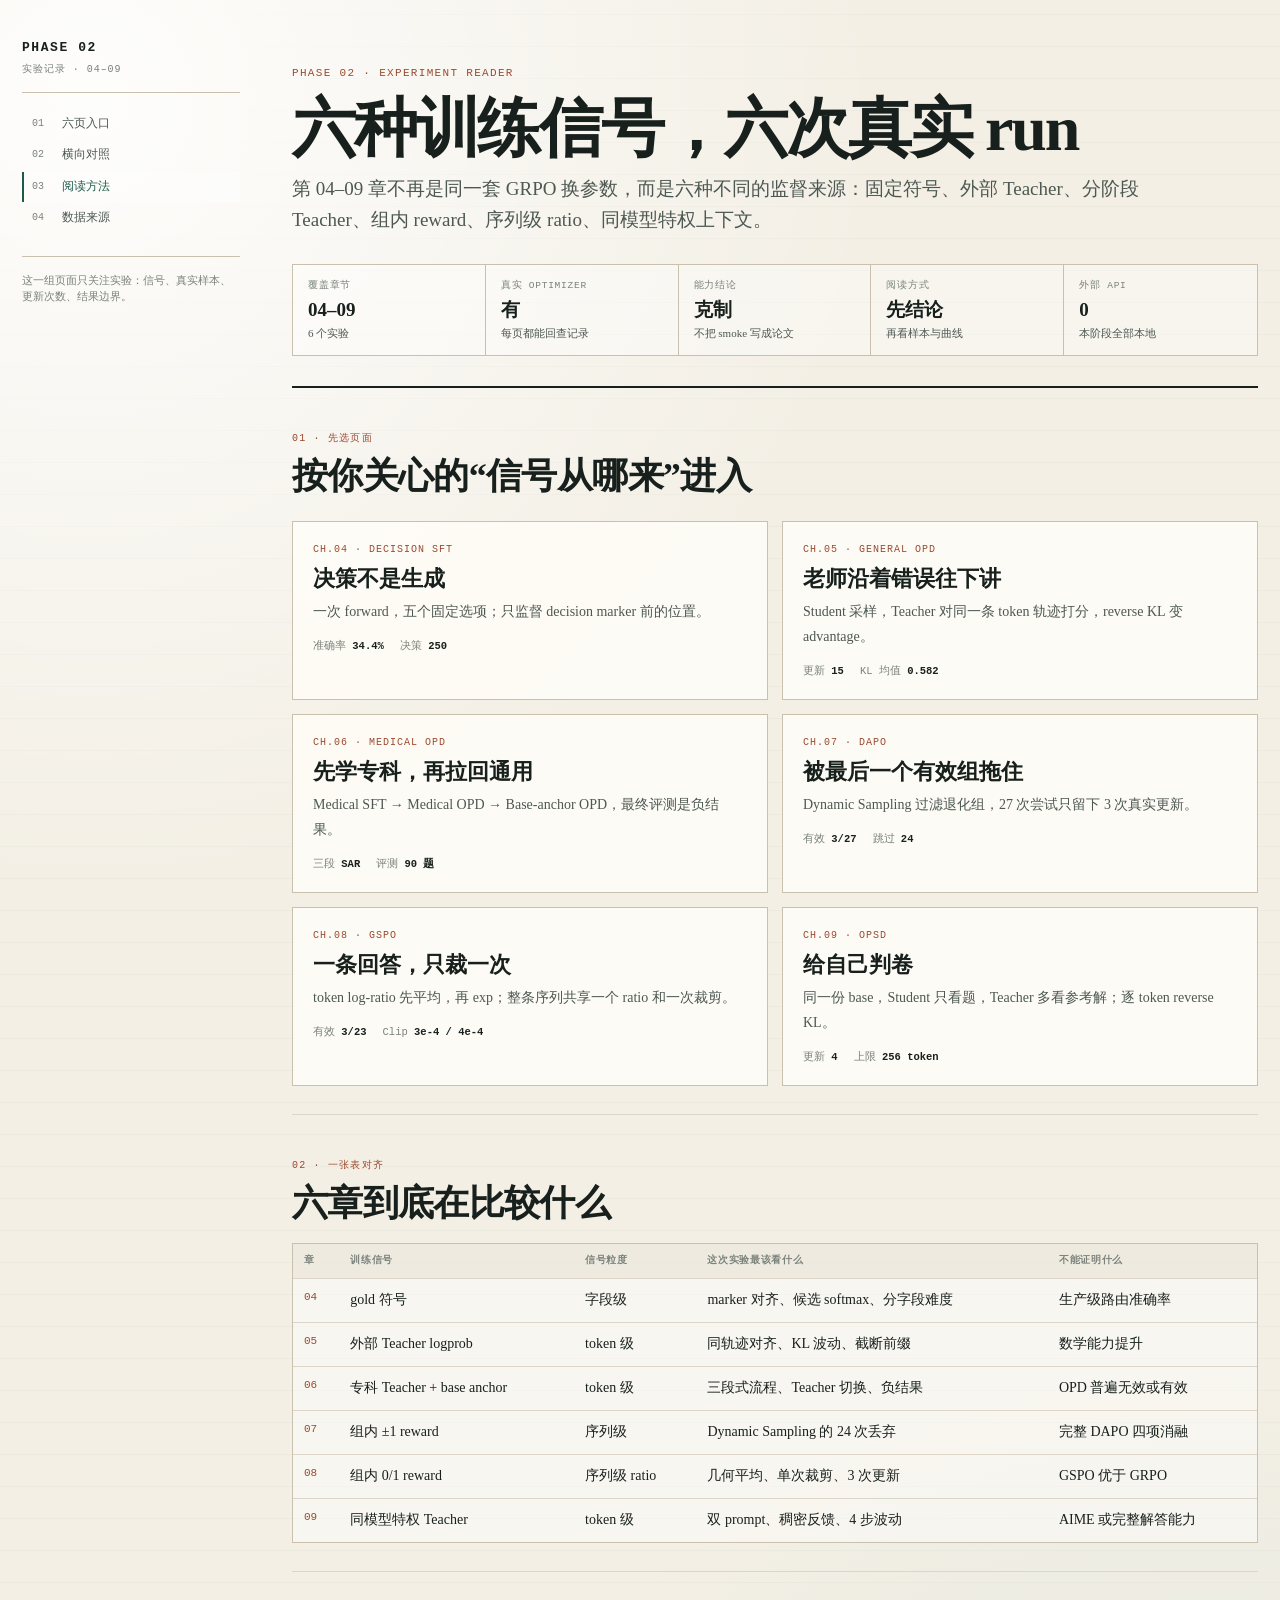
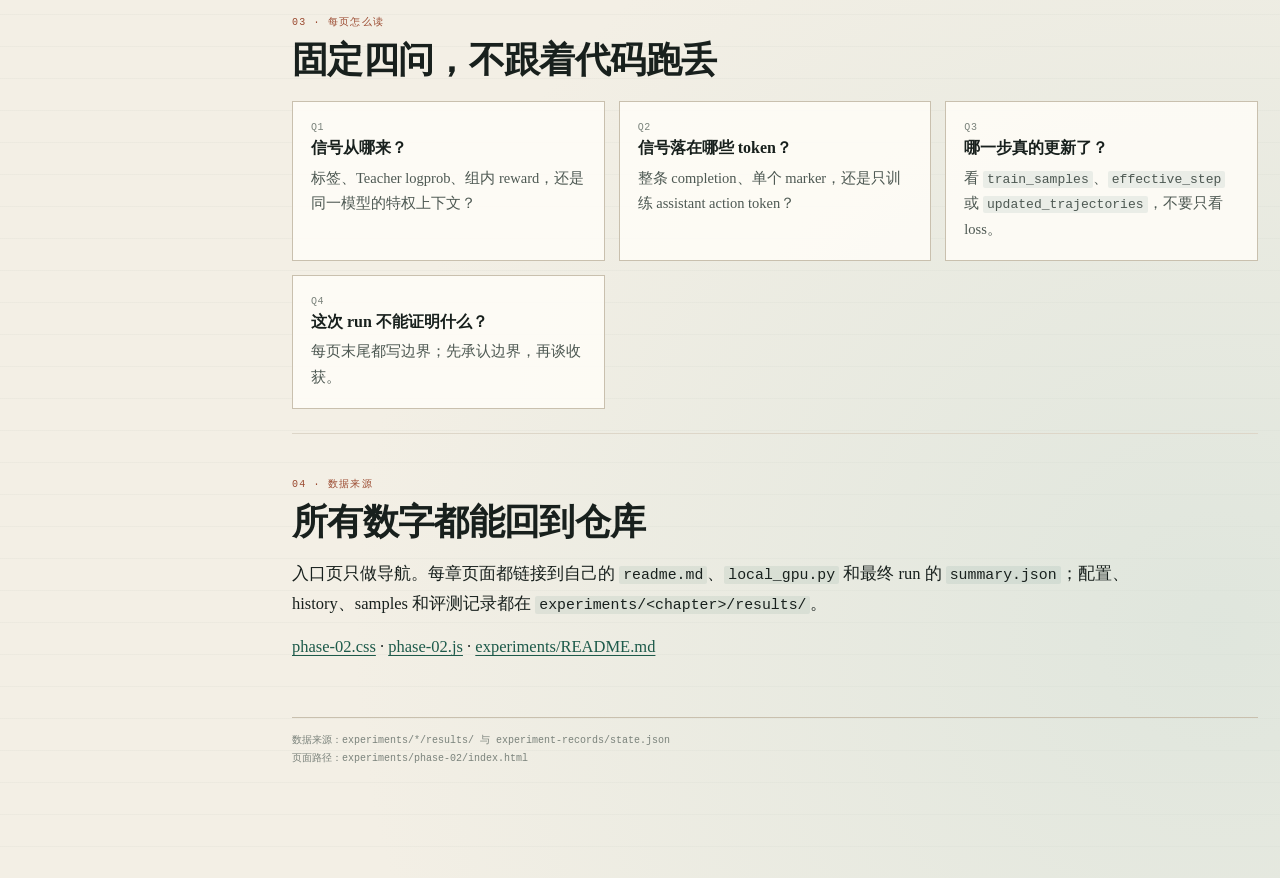
==== experiments/phase-02/index.html @ b25a2464 "docs: add phase-02 experiment walkthroughs" ====
<!doctype html>
<html lang="zh-CN">
<head>
<meta charset="utf-8">
<meta name="viewport" content="width=device-width, initial-scale=1">
<title>第二阶段：六种训练信号 · agentic-rl-lab</title>
<link rel="stylesheet" href="./phase-02.css">
</head>
<body>
<div class="page">
<aside class="rail">
  <a class="brand" href="./index.html"><b>PHASE 02</b><span>实验记录 · 04–09</span></a>
  <nav><ol><li><a href="#map">六页入口</a></li><li><a href="#compare">横向对照</a></li><li><a href="#howto">阅读方法</a></li><li><a href="#source">数据来源</a></li></ol></nav>
  <div class="rail-note">这一组页面只关注实验：信号、真实样本、更新次数、结果边界。</div>
</aside>
<main>

<header class="hero index-hero">
  <div class="kicker">PHASE 02 · EXPERIMENT READER</div>
  <h1>六种训练信号，六次真实 run</h1>
  <p class="deck">第 04–09 章不再是同一套 GRPO 换参数，而是六种不同的监督来源：固定符号、外部 Teacher、分阶段 Teacher、组内 reward、序列级 ratio、同模型特权上下文。</p>
  <div class="metrics">
    <div class="metric"><span>覆盖章节</span><b>04–09</b><small>6 个实验</small></div>
    <div class="metric"><span>真实 optimizer</span><b>有</b><small>每页都能回查记录</small></div>
    <div class="metric"><span>能力结论</span><b>克制</b><small>不把 smoke 写成论文</small></div>
    <div class="metric"><span>阅读方式</span><b>先结论</b><small>再看样本与曲线</small></div>
    <div class="metric"><span>外部 API</span><b>0</b><small>本阶段全部本地</small></div>
  </div>
</header>
<section id="map">
  <div class="eyebrow">01 · 先选页面</div>
  <h2>按你关心的“信号从哪来”进入</h2>
  <div class="index-grid">
    <a class="chapter-card" href="../pytrio-jev/pytrio-jev-explained.html"><div class="chapter-no">CH.04 · DECISION SFT</div><h3>决策不是生成</h3><p>一次 forward，五个固定选项；只监督 decision marker 前的位置。</p><div class="metric-line"><span>准确率 <b>34.4%</b></span><span>决策 <b>250</b></span></div></a>
    <a class="chapter-card" href="../general-opd/general-opd-explained.html"><div class="chapter-no">CH.05 · GENERAL OPD</div><h3>老师沿着错误往下讲</h3><p>Student 采样，Teacher 对同一条 token 轨迹打分，reverse KL 变 advantage。</p><div class="metric-line"><span>更新 <b>15</b></span><span>KL 均值 <b>0.582</b></span></div></a>
    <a class="chapter-card" href="../medical-opd/medical-opd-explained.html"><div class="chapter-no">CH.06 · MEDICAL OPD</div><h3>先学专科，再拉回通用</h3><p>Medical SFT → Medical OPD → Base-anchor OPD，最终评测是负结果。</p><div class="metric-line"><span>三段 <b>SAR</b></span><span>评测 <b>90 题</b></span></div></a>
    <a class="chapter-card" href="../dapo/dapo-explained.html"><div class="chapter-no">CH.07 · DAPO</div><h3>被最后一个有效组拖住</h3><p>Dynamic Sampling 过滤退化组，27 次尝试只留下 3 次真实更新。</p><div class="metric-line"><span>有效 <b>3/27</b></span><span>跳过 <b>24</b></span></div></a>
    <a class="chapter-card" href="../gspo/gspo-explained.html"><div class="chapter-no">CH.08 · GSPO</div><h3>一条回答，只裁一次</h3><p>token log-ratio 先平均，再 exp；整条序列共享一个 ratio 和一次裁剪。</p><div class="metric-line"><span>有效 <b>3/23</b></span><span>Clip <b>3e-4 / 4e-4</b></span></div></a>
    <a class="chapter-card" href="../opsd/opsd-explained.html"><div class="chapter-no">CH.09 · OPSD</div><h3>给自己判卷</h3><p>同一份 base，Student 只看题，Teacher 多看参考解；逐 token reverse KL。</p><div class="metric-line"><span>更新 <b>4</b></span><span>上限 <b>256 token</b></span></div></a>
  </div>
</section>
<section id="compare">
  <div class="eyebrow">02 · 一张表对齐</div>
  <h2>六章到底在比较什么</h2>
  <div class="table-wrap"><table class="index-table">
    <tr><th>章</th><th>训练信号</th><th>信号粒度</th><th>这次实验最该看什么</th><th>不能证明什么</th></tr>
    <tr><td>04</td><td>gold 符号</td><td>字段级</td><td>marker 对齐、候选 softmax、分字段难度</td><td>生产级路由准确率</td></tr>
    <tr><td>05</td><td>外部 Teacher logprob</td><td>token 级</td><td>同轨迹对齐、KL 波动、截断前缀</td><td>数学能力提升</td></tr>
    <tr><td>06</td><td>专科 Teacher + base anchor</td><td>token 级</td><td>三段式流程、Teacher 切换、负结果</td><td>OPD 普遍无效或有效</td></tr>
    <tr><td>07</td><td>组内 ±1 reward</td><td>序列级</td><td>Dynamic Sampling 的 24 次丢弃</td><td>完整 DAPO 四项消融</td></tr>
    <tr><td>08</td><td>组内 0/1 reward</td><td>序列级 ratio</td><td>几何平均、单次裁剪、3 次更新</td><td>GSPO 优于 GRPO</td></tr>
    <tr><td>09</td><td>同模型特权 Teacher</td><td>token 级</td><td>双 prompt、稠密反馈、4 步波动</td><td>AIME 或完整解答能力</td></tr>
  </table></div>
</section>
<section id="howto">
  <div class="eyebrow">03 · 每页怎么读</div>
  <h2>固定四问，不跟着代码跑丢</h2>
  <div class="grid-3">
    <div class="card"><div class="tiny">Q1</div><h3>信号从哪来？</h3><p>标签、Teacher logprob、组内 reward，还是同一模型的特权上下文？</p></div>
    <div class="card"><div class="tiny">Q2</div><h3>信号落在哪些 token？</h3><p>整条 completion、单个 marker，还是只训练 assistant action token？</p></div>
    <div class="card"><div class="tiny">Q3</div><h3>哪一步真的更新了？</h3><p>看 <code>train_samples</code>、<code>effective_step</code> 或 <code>updated_trajectories</code>，不要只看 loss。</p></div>
    <div class="card"><div class="tiny">Q4</div><h3>这次 run 不能证明什么？</h3><p>每页末尾都写边界；先承认边界，再谈收获。</p></div>
  </div>
</section>
<section id="source">
  <div class="eyebrow">04 · 数据来源</div>
  <h2>所有数字都能回到仓库</h2>
  <p>入口页只做导航。每章页面都链接到自己的 <code>readme.md</code>、<code>local_gpu.py</code> 和最终 run 的 <code>summary.json</code>；配置、history、samples 和评测记录都在 <code>experiments/&lt;chapter&gt;/results/</code>。</p>
  <p><a href="./phase-02.css">phase-02.css</a> · <a href="./phase-02.js">phase-02.js</a> · <a href="../README.md">experiments/README.md</a></p>
</section>

<footer class="meta"><div>数据来源：experiments/*/results/ 与 experiment-records/state.json</div><div>页面路径：experiments/phase-02/index.html</div></footer>
</main>
</div>
<script src="./phase-02.js"></script>
</body>
</html>
---- experiments/phase-02/phase-02.css ----
:root {
  --paper: #f3efe5;
  --paper-deep: #e8e1d2;
  --card: rgba(255, 253, 247, .88);
  --ink: #18201d;
  --ink-soft: #4d5852;
  --ink-faint: #7a827b;
  --line: #c9c0ae;
  --line-soft: #ddd6c8;
  --forest: #1d5a4a;
  --forest-soft: #dcebe4;
  --rust: #9b4a30;
  --rust-soft: #f3ded5;
  --gold: #aa7a24;
  --gold-soft: #f2e7c9;
  --slate: #253b3f;
  --slate-soft: #dce7e7;
  --code: #1c2826;
  --code-ink: #e4ece8;
  --serif: "Iowan Old Style", "Songti SC", "Noto Serif SC", "Source Han Serif SC", Palatino, serif;
  --mono: "IBM Plex Mono", "SFMono-Regular", "SF Mono", Menlo, Consolas, monospace;
}
* { box-sizing: border-box; }
html { scroll-behavior: smooth; }
body {
  margin: 0;
  color: var(--ink);
  background:
    radial-gradient(circle at 7% 4%, rgba(255,255,255,.9) 0, transparent 30%),
    radial-gradient(circle at 95% 90%, rgba(207,222,214,.55) 0, transparent 34%),
    repeating-linear-gradient(0deg, transparent 0 31px, rgba(61,76,69,.035) 31px 32px),
    var(--paper);
  font-family: var(--serif);
  font-size: 16.5px;
  line-height: 1.78;
  -webkit-font-smoothing: antialiased;
}
a { color: var(--forest); text-decoration-thickness: 1px; text-underline-offset: 3px; }
.page {
  width: min(1240px, calc(100% - 44px));
  margin: 0 auto;
  display: grid;
  grid-template-columns: 218px minmax(0, 1fr);
  gap: 52px;
  align-items: start;
}
.rail {
  position: sticky;
  top: 0;
  max-height: 100vh;
  overflow-y: auto;
  padding: 38px 0 42px;
  font-family: var(--mono);
  font-size: 12px;
  line-height: 1.55;
}
.brand {
  display: block;
  padding: 0 0 14px;
  margin-bottom: 16px;
  border-bottom: 1px solid var(--line);
  color: var(--ink);
  text-decoration: none;
  letter-spacing: .08em;
}
.brand b { display: block; font-size: 13px; letter-spacing: .12em; }
.brand span { display: block; margin-top: 4px; color: var(--ink-faint); font-size: 10px; }
.rail nav ol { list-style: none; margin: 0; padding: 0; counter-reset: nav; }
.rail nav li { counter-increment: nav; margin: 1px 0; }
.rail nav a {
  display: grid;
  grid-template-columns: 25px 1fr;
  gap: 5px;
  padding: 6px 5px 6px 0;
  color: var(--ink-soft);
  text-decoration: none;
  border-left: 2px solid transparent;
  padding-left: 8px;
}
.rail nav a::before { content: counter(nav, decimal-leading-zero); color: var(--ink-faint); font-size: 10px; padding-top: 1px; }
.rail nav a:hover, .rail nav a.on { color: var(--forest); border-left-color: var(--forest); background: rgba(255,255,255,.34); }
.rail .rail-note { margin-top: 22px; padding-top: 16px; border-top: 1px solid var(--line); color: var(--ink-faint); font-size: 10.5px; }
main { min-width: 0; padding: 46px 0 110px; }
.hero { padding: 18px 0 34px; border-bottom: 2px solid var(--ink); }
.kicker { font-family: var(--mono); font-size: 11px; letter-spacing: .12em; text-transform: uppercase; color: var(--rust); }
h1 { margin: 12px 0 12px; font-size: clamp(40px, 5.5vw, 64px); line-height: 1.02; font-weight: 700; letter-spacing: -.035em; }
.deck { max-width: 850px; margin: 0; color: var(--ink-soft); font-size: 19px; line-height: 1.65; }
.metrics { display: grid; grid-template-columns: repeat(5, minmax(0,1fr)); margin-top: 28px; border: 1px solid var(--line); background: rgba(255,255,255,.36); }
.metric { padding: 13px 15px 14px; border-right: 1px solid var(--line); min-height: 80px; }
.metric:last-child { border-right: 0; }
.metric span { display: block; font-family: var(--mono); font-size: 9.5px; letter-spacing: .08em; text-transform: uppercase; color: var(--ink-faint); }
.metric b { display: block; margin-top: 5px; font-size: 19px; line-height: 1.2; }
.metric small { display: block; margin-top: 4px; color: var(--ink-soft); font-size: 11px; line-height: 1.35; }
section { padding: 42px 0 4px; scroll-margin-top: 18px; }
section + section { border-top: 1px solid var(--line-soft); }
.eyebrow { font-family: var(--mono); font-size: 10px; letter-spacing: .12em; color: var(--rust); text-transform: uppercase; }
h2 { margin: 7px 0 16px; font-size: clamp(27px, 3vw, 36px); line-height: 1.18; letter-spacing: -.018em; }
h3 { margin: 24px 0 9px; font-size: 19px; line-height: 1.35; }
p { max-width: 890px; margin: 0 0 14px; }
ul, ol { max-width: 890px; padding-left: 22px; }
li { margin: 5px 0; }
strong { font-weight: 700; }
.lede { font-size: 18px; color: var(--ink-soft); }
.callout { margin: 20px 0; padding: 16px 18px; border-left: 4px solid var(--forest); background: var(--forest-soft); }
.callout.warn { border-left-color: var(--rust); background: var(--rust-soft); }
.callout.note { border-left-color: var(--gold); background: var(--gold-soft); }
.callout b { display: block; margin-bottom: 4px; font-size: 14px; }
.callout p:last-child { margin-bottom: 0; }
.grid-2 { display: grid; grid-template-columns: repeat(2, minmax(0,1fr)); gap: 16px; margin: 20px 0; }
.grid-3 { display: grid; grid-template-columns: repeat(3, minmax(0,1fr)); gap: 14px; margin: 20px 0; }
.card { padding: 17px 18px; background: var(--card); border: 1px solid var(--line); }
.card h3, .card h4 { margin: 0 0 7px; font-size: 16px; }
.card p { margin: 0; font-size: 14.5px; color: var(--ink-soft); }
.card .tiny { font-family: var(--mono); font-size: 10px; letter-spacing: .06em; color: var(--ink-faint); text-transform: uppercase; }
.flow { display: grid; grid-template-columns: 1fr auto 1fr auto 1fr; align-items: stretch; gap: 8px; margin: 22px 0; }
.flow.five { grid-template-columns: 1fr auto 1fr auto 1fr auto 1fr auto 1fr; }
.flow .node { padding: 14px 12px; background: rgba(255,255,255,.55); border: 1px solid var(--line); text-align: center; }
.flow .node b { display: block; font-size: 14px; }
.flow .node span { display: block; margin-top: 4px; font-family: var(--mono); font-size: 10px; color: var(--ink-faint); }
.flow .arrow { display: flex; align-items: center; color: var(--forest); font-family: var(--mono); font-size: 18px; }
.table-wrap { overflow-x: auto; margin: 18px 0 24px; border: 1px solid var(--line); background: rgba(255,255,255,.4); }
table { width: 100%; border-collapse: collapse; font-size: 14px; }
th, td { padding: 9px 11px; border-bottom: 1px solid var(--line-soft); text-align: left; vertical-align: top; }
th { font-family: var(--mono); font-size: 9.5px; letter-spacing: .07em; text-transform: uppercase; color: var(--ink-faint); background: rgba(232,225,210,.55); }
tr:last-child td { border-bottom: 0; }
td.num, th.num { text-align: right; font-family: var(--mono); font-size: 12px; white-space: nowrap; }
code, pre { font-family: var(--mono); }
code { font-size: .9em; background: rgba(29,90,74,.08); padding: 1px 4px; border-radius: 2px; }
pre { margin: 18px 0; padding: 16px 18px; overflow-x: auto; color: var(--code-ink); background: var(--code); border-radius: 3px; font-size: 12.5px; line-height: 1.72; }
pre code { padding: 0; background: transparent; color: inherit; font-size: inherit; }
.bars { margin: 18px 0 24px; }
.bar-row { display: grid; grid-template-columns: 70px minmax(0,1fr) 72px; align-items: center; gap: 10px; min-height: 31px; border-bottom: 1px solid var(--line-soft); font-family: var(--mono); font-size: 11px; }
.bar-row:last-child { border-bottom: 0; }
.bar-label { color: var(--ink-soft); }
.bar-track { height: 9px; background: rgba(37,59,63,.09); overflow: hidden; }
.bar-fill { height: 100%; background: var(--forest); }
.bar-fill.rust { background: var(--rust); }
.bar-fill.gold { background: var(--gold); }
.bar-value { text-align: right; color: var(--ink-soft); }
.big-number { display: flex; align-items: baseline; gap: 10px; margin: 18px 0; }
.big-number b { font-size: 52px; line-height: .95; letter-spacing: -.04em; color: var(--forest); }
.big-number span { color: var(--ink-soft); }
.sample { margin: 20px 0; border: 1px solid var(--line); background: #fffdf7; }
.sample-head { display: flex; flex-wrap: wrap; justify-content: space-between; gap: 8px; padding: 9px 14px; border-bottom: 1px solid var(--line); font-family: var(--mono); font-size: 10px; letter-spacing: .05em; color: var(--ink-faint); text-transform: uppercase; }
.sample-body { padding: 15px 17px; }
.sample-body p { margin: 0 0 9px; font-size: 14.5px; }
.sample-body p:last-child { margin-bottom: 0; }
.quote { padding: 14px 16px; background: #f0eee6; border-left: 3px solid var(--gold); font-size: 14px; color: var(--ink-soft); }
.checklist { margin: 18px 0; padding: 0; list-style: none; }
.checklist li { position: relative; padding-left: 27px; margin: 9px 0; }
.checklist li::before { content: "→"; position: absolute; left: 0; color: var(--rust); font-family: var(--mono); }
.pager { display: flex; justify-content: space-between; gap: 18px; margin-top: 56px; padding-top: 20px; border-top: 2px solid var(--ink); font-family: var(--mono); font-size: 11px; }
.pager a { text-decoration: none; }
.pager span { color: var(--ink-faint); }
footer.meta { margin-top: 38px; padding-top: 14px; border-top: 1px solid var(--line); color: var(--ink-faint); font-family: var(--mono); font-size: 10px; }
.index-hero { padding-bottom: 30px; }
.index-grid { display: grid; grid-template-columns: repeat(2, minmax(0,1fr)); gap: 14px; margin: 24px 0; }
.chapter-card { display: block; padding: 19px 20px; color: var(--ink); text-decoration: none; background: var(--card); border: 1px solid var(--line); transition: transform .16s ease, border-color .16s ease; }
.chapter-card:hover { transform: translateY(-2px); border-color: var(--forest); }
.chapter-card .chapter-no { font-family: var(--mono); font-size: 10px; letter-spacing: .1em; color: var(--rust); }
.chapter-card h3 { margin: 5px 0 6px; font-size: 22px; }
.chapter-card p { margin: 0; color: var(--ink-soft); font-size: 14px; }
.chapter-card .metric-line { display: flex; gap: 16px; margin-top: 12px; font-family: var(--mono); font-size: 10.5px; color: var(--ink-faint); }
.chapter-card .metric-line b { color: var(--ink); }
.index-table td:first-child { font-family: var(--mono); font-size: 11px; color: var(--rust); white-space: nowrap; }
@media (max-width: 980px) {
  .page { width: min(100% - 30px, 820px); grid-template-columns: 1fr; gap: 0; }
  .rail { position: static; max-height: none; padding: 22px 0 0; }
  .rail nav { display: none; }
  .brand { margin-bottom: 0; }
  main { padding-top: 22px; }
  .metrics { grid-template-columns: repeat(2, minmax(0,1fr)); }
  .metric:nth-child(2n) { border-right: 0; }
  .metric:last-child { border-right: 1px solid var(--line); }
  .grid-3 { grid-template-columns: 1fr; }
  .flow, .flow.five { grid-template-columns: 1fr; }
  .flow .arrow { justify-content: center; transform: rotate(90deg); }
}
@media (max-width: 620px) {
  body { font-size: 15.5px; }
  h1 { font-size: 39px; }
  .deck { font-size: 17px; }
  .metrics, .grid-2, .index-grid { grid-template-columns: 1fr; }
  .metric { border-right: 0 !important; border-bottom: 1px solid var(--line); }
  .metric:last-child { border-bottom: 0; }
  .bar-row { grid-template-columns: 58px minmax(0,1fr) 62px; gap: 7px; }
}
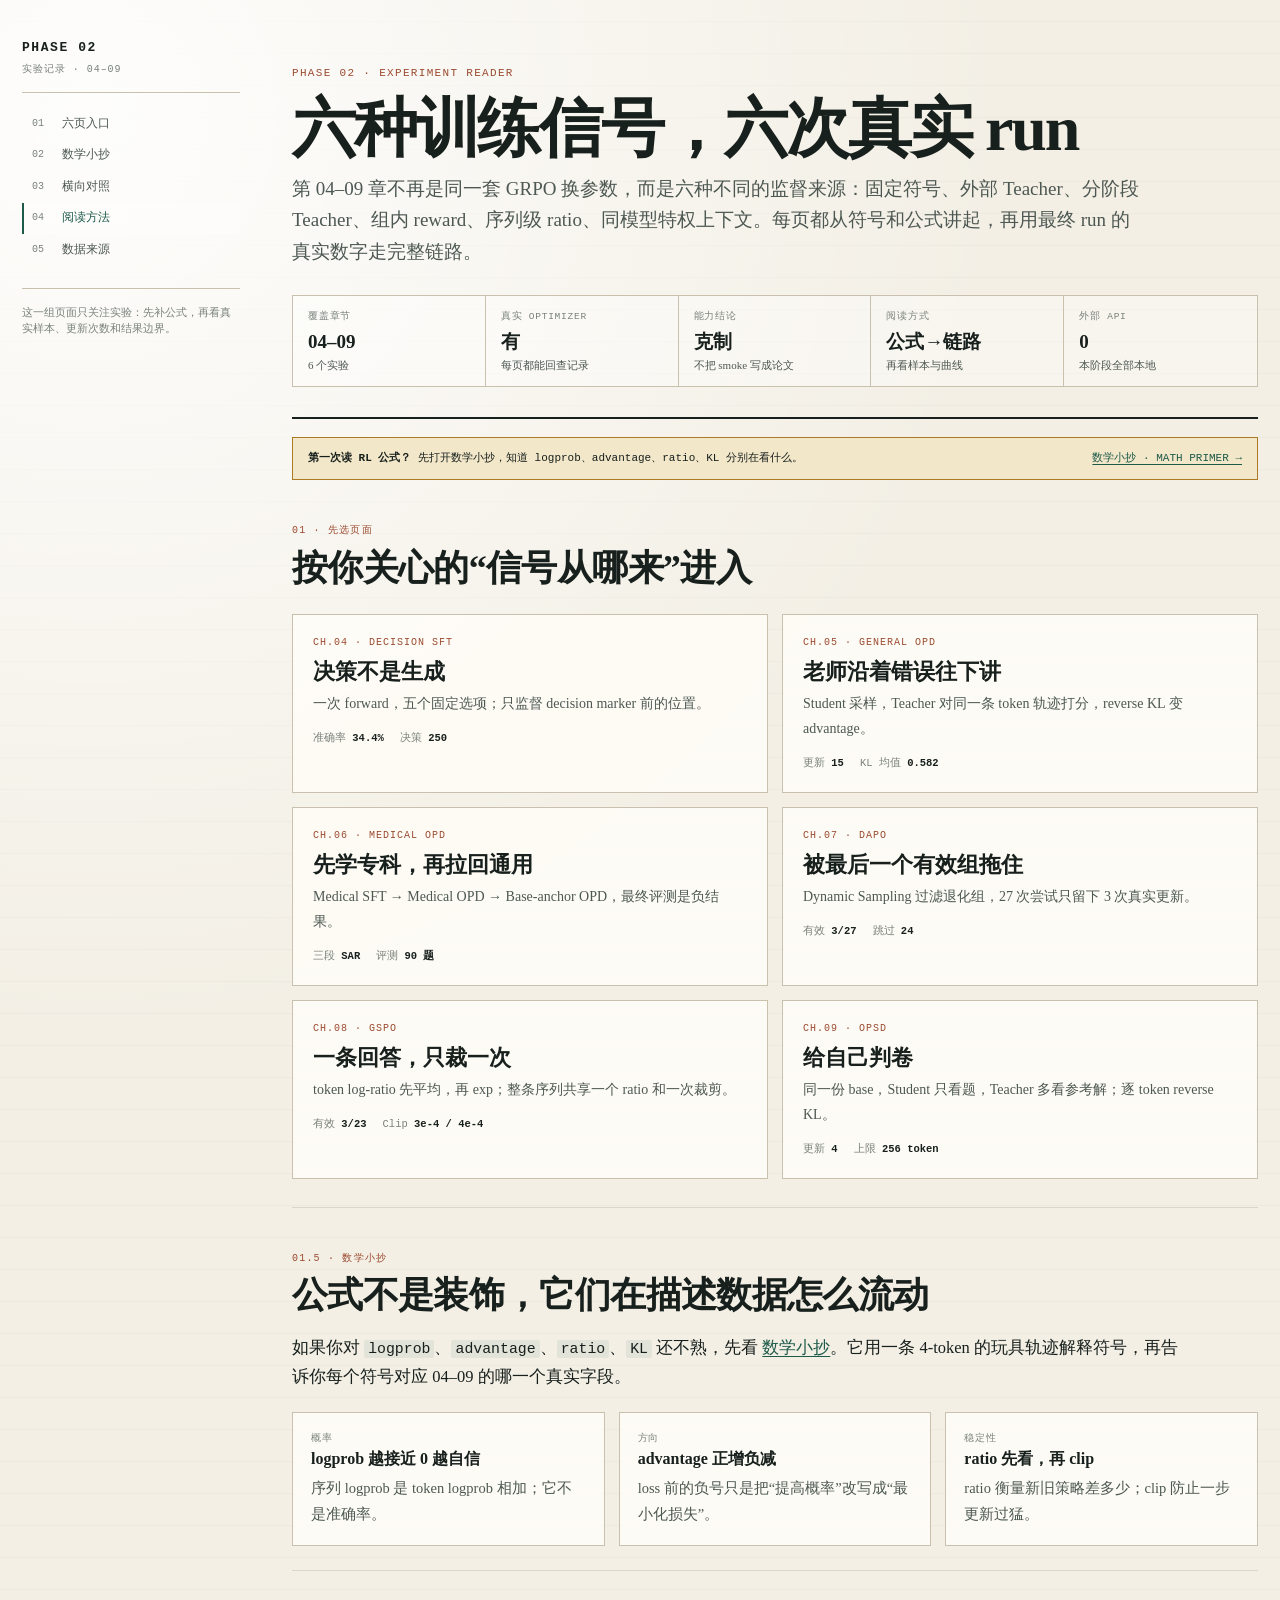
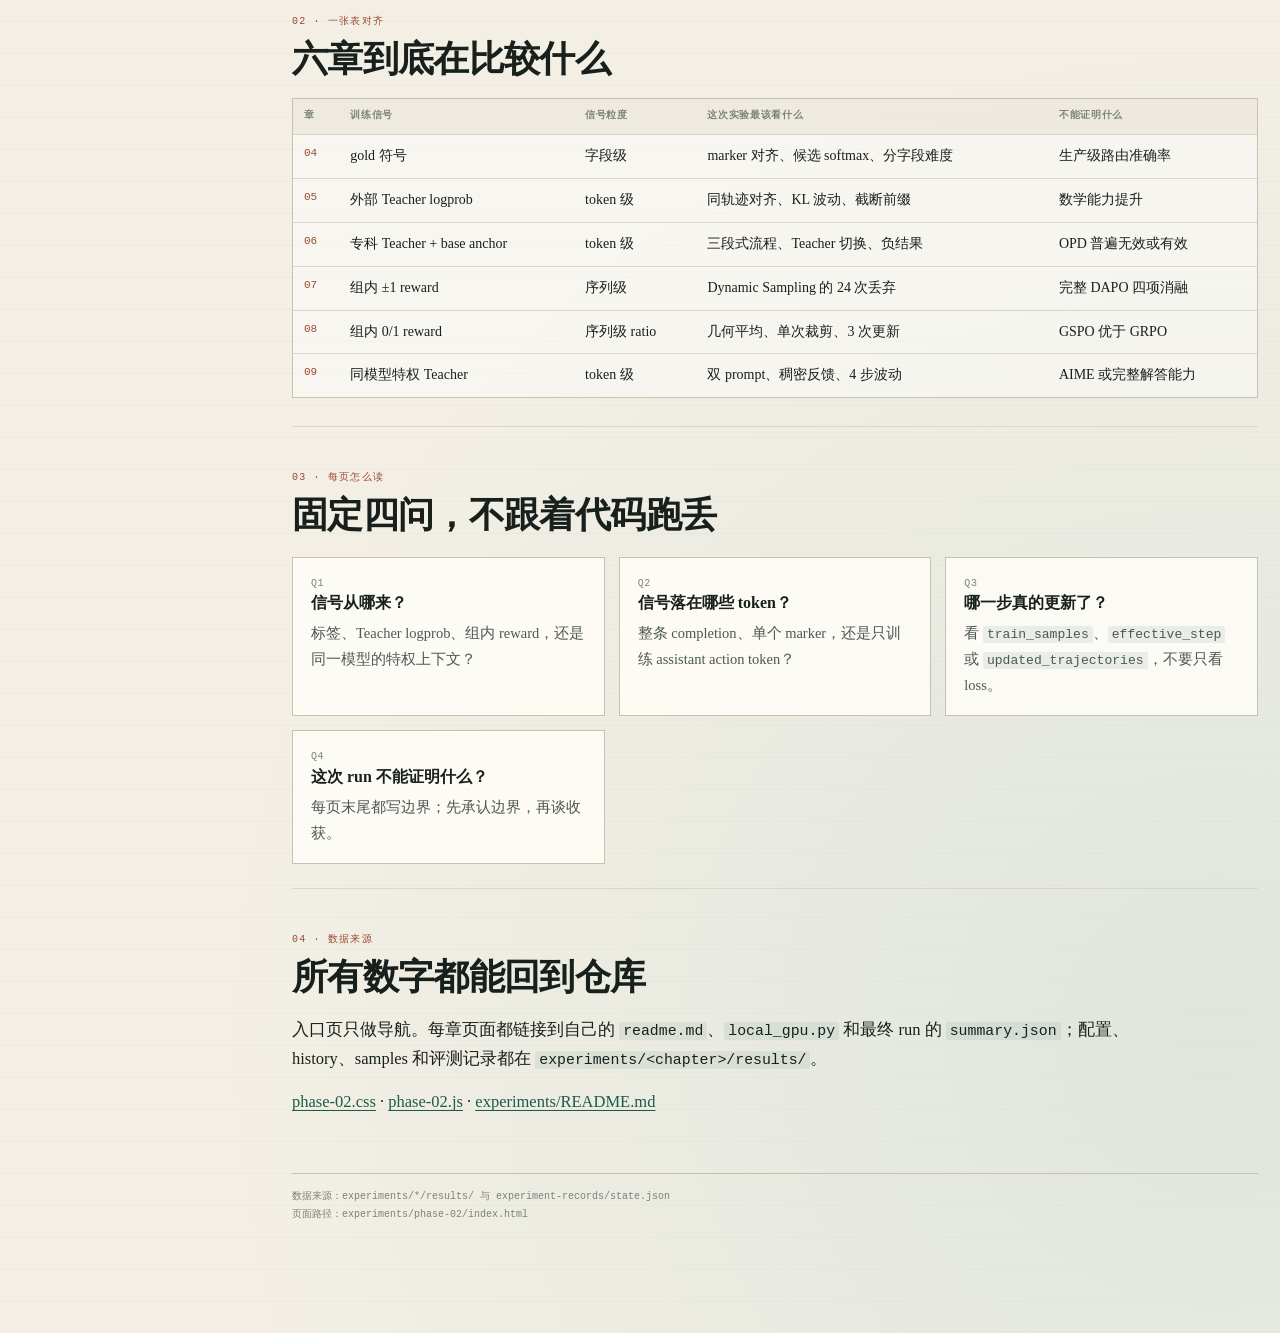
==== commit 81f31e52: "docs: expand phase-02 experiment walkthroughs" ====
--- a/experiments/phase-02/index.html
+++ b/experiments/phase-02/index.html
@@ -10,23 +10,24 @@
 <div class="page">
 <aside class="rail">
   <a class="brand" href="./index.html"><b>PHASE 02</b><span>实验记录 · 04–09</span></a>
-  <nav><ol><li><a href="#map">六页入口</a></li><li><a href="#compare">横向对照</a></li><li><a href="#howto">阅读方法</a></li><li><a href="#source">数据来源</a></li></ol></nav>
-  <div class="rail-note">这一组页面只关注实验：信号、真实样本、更新次数、结果边界。</div>
+  <nav><ol><li><a href="#map">六页入口</a></li><li><a href="#primer">数学小抄</a></li><li><a href="#compare">横向对照</a></li><li><a href="#howto">阅读方法</a></li><li><a href="#source">数据来源</a></li></ol></nav>
+  <div class="rail-note">这一组页面只关注实验：先补公式，再看真实样本、更新次数和结果边界。</div>
 </aside>
 <main>
 
 <header class="hero index-hero">
   <div class="kicker">PHASE 02 · EXPERIMENT READER</div>
   <h1>六种训练信号，六次真实 run</h1>
-  <p class="deck">第 04–09 章不再是同一套 GRPO 换参数，而是六种不同的监督来源：固定符号、外部 Teacher、分阶段 Teacher、组内 reward、序列级 ratio、同模型特权上下文。</p>
+  <p class="deck">第 04–09 章不再是同一套 GRPO 换参数，而是六种不同的监督来源：固定符号、外部 Teacher、分阶段 Teacher、组内 reward、序列级 ratio、同模型特权上下文。每页都从符号和公式讲起，再用最终 run 的真实数字走完整链路。</p>
   <div class="metrics">
     <div class="metric"><span>覆盖章节</span><b>04–09</b><small>6 个实验</small></div>
     <div class="metric"><span>真实 optimizer</span><b>有</b><small>每页都能回查记录</small></div>
     <div class="metric"><span>能力结论</span><b>克制</b><small>不把 smoke 写成论文</small></div>
-    <div class="metric"><span>阅读方式</span><b>先结论</b><small>再看样本与曲线</small></div>
+    <div class="metric"><span>阅读方式</span><b>公式→链路</b><small>再看样本与曲线</small></div>
     <div class="metric"><span>外部 API</span><b>0</b><small>本阶段全部本地</small></div>
   </div>
 </header>
+<div class="primer-banner"><span><b>第一次读 RL 公式？</b> 先打开数学小抄，知道 logprob、advantage、ratio、KL 分别在看什么。</span><a href="./math-primer.html">数学小抄 · MATH PRIMER →</a></div>
 <section id="map">
   <div class="eyebrow">01 · 先选页面</div>
   <h2>按你关心的“信号从哪来”进入</h2>
@@ -37,6 +38,16 @@
     <a class="chapter-card" href="../dapo/dapo-explained.html"><div class="chapter-no">CH.07 · DAPO</div><h3>被最后一个有效组拖住</h3><p>Dynamic Sampling 过滤退化组，27 次尝试只留下 3 次真实更新。</p><div class="metric-line"><span>有效 <b>3/27</b></span><span>跳过 <b>24</b></span></div></a>
     <a class="chapter-card" href="../gspo/gspo-explained.html"><div class="chapter-no">CH.08 · GSPO</div><h3>一条回答，只裁一次</h3><p>token log-ratio 先平均，再 exp；整条序列共享一个 ratio 和一次裁剪。</p><div class="metric-line"><span>有效 <b>3/23</b></span><span>Clip <b>3e-4 / 4e-4</b></span></div></a>
     <a class="chapter-card" href="../opsd/opsd-explained.html"><div class="chapter-no">CH.09 · OPSD</div><h3>给自己判卷</h3><p>同一份 base，Student 只看题，Teacher 多看参考解；逐 token reverse KL。</p><div class="metric-line"><span>更新 <b>4</b></span><span>上限 <b>256 token</b></span></div></a>
+  </div>
+</section>
+<section id="primer">
+  <div class="eyebrow">01.5 · 数学小抄</div>
+  <h2>公式不是装饰，它们在描述数据怎么流动</h2>
+  <p>如果你对 <code>logprob</code>、<code>advantage</code>、<code>ratio</code>、<code>KL</code> 还不熟，先看 <a href="./math-primer.html">数学小抄</a>。它用一条 4-token 的玩具轨迹解释符号，再告诉你每个符号对应 04–09 的哪一个真实字段。</p>
+  <div class="grid-3">
+    <div class="card"><div class="tiny">概率</div><h3>logprob 越接近 0 越自信</h3><p>序列 logprob 是 token logprob 相加；它不是准确率。</p></div>
+    <div class="card"><div class="tiny">方向</div><h3>advantage 正增负减</h3><p>loss 前的负号只是把“提高概率”改写成“最小化损失”。</p></div>
+    <div class="card"><div class="tiny">稳定性</div><h3>ratio 先看，再 clip</h3><p>ratio 衡量新旧策略差多少；clip 防止一步更新过猛。</p></div>
   </div>
 </section>
 <section id="compare">
--- a/experiments/phase-02/phase-02.css
+++ b/experiments/phase-02/phase-02.css
@@ -164,6 +164,66 @@
 .chapter-card .metric-line { display: flex; gap: 16px; margin-top: 12px; font-family: var(--mono); font-size: 10.5px; color: var(--ink-faint); }
 .chapter-card .metric-line b { color: var(--ink); }
 .index-table td:first-child { font-family: var(--mono); font-size: 11px; color: var(--rust); white-space: nowrap; }
+.primer-banner {
+  display: flex;
+  flex-wrap: wrap;
+  justify-content: space-between;
+  align-items: baseline;
+  gap: 8px 18px;
+  margin: 18px 0 0;
+  padding: 12px 15px;
+  border: 1px solid var(--gold);
+  background: var(--gold-soft);
+  font-family: var(--mono);
+  font-size: 11px;
+  line-height: 1.55;
+}
+.primer-banner b { color: var(--ink); }
+.primer-banner a { white-space: nowrap; }
+.equation {
+  margin: 18px 0 22px;
+  padding: 18px 20px;
+  border: 1px solid var(--line);
+  border-left: 4px solid var(--forest);
+  background: rgba(255,255,255,.55);
+  overflow-x: auto;
+}
+.equation > div {
+  color: var(--ink);
+  font-family: var(--mono);
+  font-size: 15px;
+  line-height: 1.7;
+  white-space: nowrap;
+}
+.equation small {
+  display: block;
+  margin-top: 8px;
+  color: var(--ink-soft);
+  font-family: var(--serif);
+  font-size: 13.5px;
+  line-height: 1.65;
+}
+.equation var { font-family: var(--serif); font-style: italic; }
+.symbol-list { margin: 18px 0 24px; padding: 0; list-style: none; }
+.symbol-list li { display: grid; grid-template-columns: 118px minmax(0,1fr); gap: 14px; padding: 9px 0; border-bottom: 1px solid var(--line-soft); }
+.symbol-list li:last-child { border-bottom: 0; }
+.symbol-list code { justify-self: start; }
+.symbol-list span { color: var(--ink-soft); font-size: 14px; }
+.worked {
+  margin: 20px 0;
+  padding: 17px 19px;
+  border: 1px solid var(--line);
+  background: var(--card);
+}
+.worked h3 { margin-top: 0; }
+.worked ol { margin-bottom: 0; }
+.faq { margin: 18px 0 22px; }
+.faq details { border-top: 1px solid var(--line); padding: 10px 0; }
+.faq details:last-child { border-bottom: 1px solid var(--line); }
+.faq summary { cursor: pointer; color: var(--ink); font-weight: 700; }
+.faq details p { margin: 9px 0 0; color: var(--ink-soft); font-size: 14.5px; }
+.tiny-table { font-size: 13px; }
+.tiny-table th, .tiny-table td { padding: 7px 9px; }
 @media (max-width: 980px) {
   .page { width: min(100% - 30px, 820px); grid-template-columns: 1fr; gap: 0; }
   .rail { position: static; max-height: none; padding: 22px 0 0; }
@@ -176,6 +236,7 @@
   .grid-3 { grid-template-columns: 1fr; }
   .flow, .flow.five { grid-template-columns: 1fr; }
   .flow .arrow { justify-content: center; transform: rotate(90deg); }
+  .symbol-list li { grid-template-columns: 100px minmax(0,1fr); }
 }
 @media (max-width: 620px) {
   body { font-size: 15.5px; }
